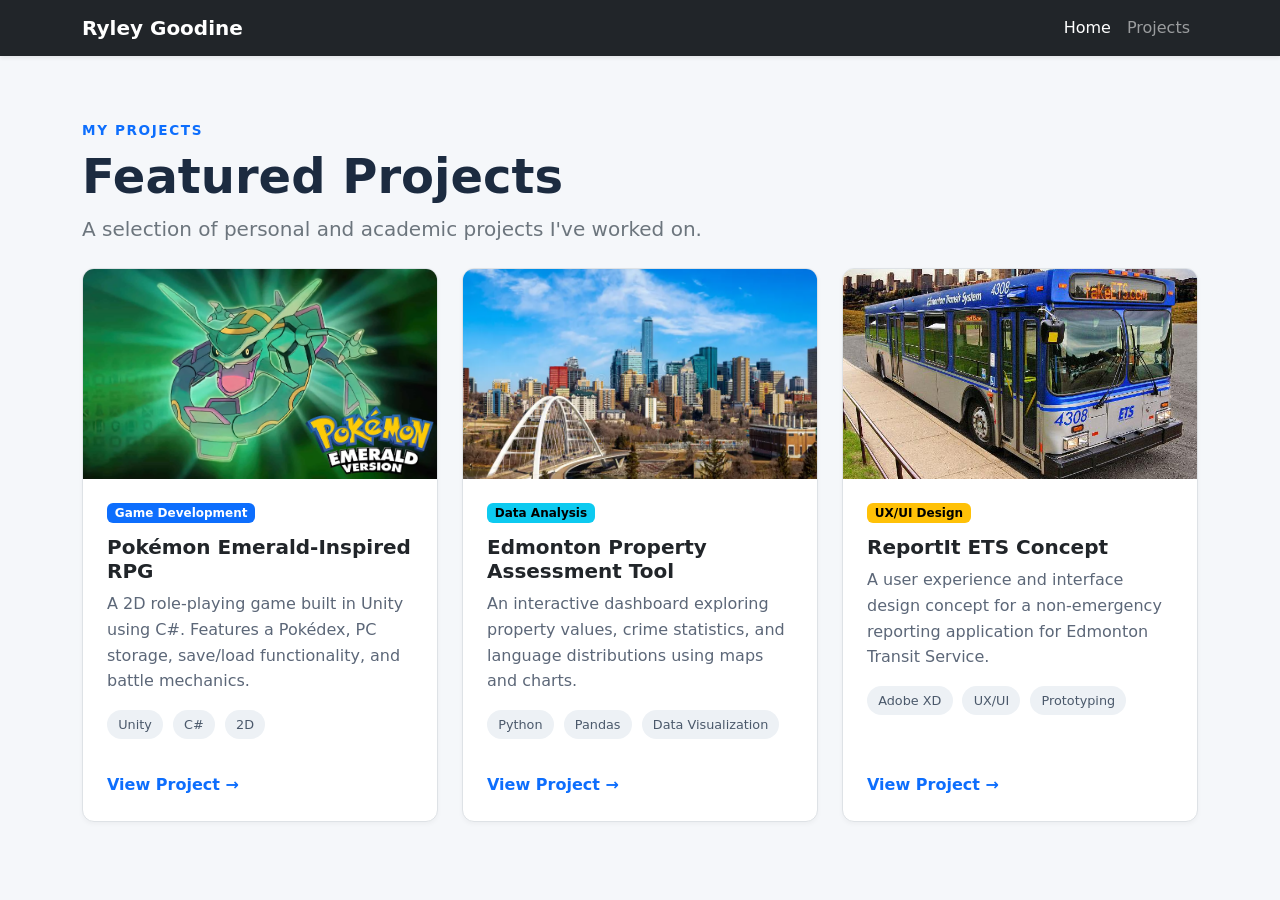
==== projects.html @ dae91da7 "Add new project pages for artwork, Edmonton Property Tool, Pokemon Capstone Project, and ReportIT ET" ====
<!DOCTYPE html>
<html lang="en">
	<head>
		<meta charset="UTF-8">
		<meta name="viewport" content="width=device-width, initial-scale=1.0">
		<title>My Projects | Portfolio</title>
		
		<!-- Bootstrap 5.3.8 CSS -->
		 <link href="https://cdn.jsdelivr.net/npm/bootstrap@5.3.8/dist/css/bootstrap.min.css"
		 		rel="stylesheet">
		
	
    <style>
        body { background-color: #f5f7fa; color: #1c2b40; }
        .projects-section { padding: 4rem 0; }

        .section-label {
            color: #0d6efd;
            font-size: 0.85rem;
            font-weight: 700;
            letter-spacing: 0.1rem;
            text-transform: uppercase;
        }

        .project-card-link {
            display: block;
            height: 100%;
            color: inherit;
            text-decoration: none;
            border-radius: 0.75rem;
        }

        .project-card {
            height: 100%;
            overflow: hidden;
            border: 1px solid #dee2e6;
            border-radius: 0.75rem;
            background-color: #fff;
            box-shadow: 0 2px 5px rgba(0, 0, 0, 0.04);
            transition: transform 0.2s ease,
                        box-shadow 0.2s ease,
                        border-color 0.2s ease;
        }

        .project-card-link:hover .project-card,
        .project-card-link:focus-visible .project-card {
            transform: translateY(-5px);
            border-color: #86b7fe;
            box-shadow: 0 10px 25px rgba(0, 0, 0, 0.1);
        }

        .project-card-link:focus-visible {
            outline: 3px solid #0d6efd;
            outline-offset: 4px;
        }

        .project-image {
            width: 100%;
            height: 210px;
            object-fit: cover;
            background-color: #e9ecef;
        }

        .project-card .card-body {
            display: flex;
            flex-direction: column;
            padding: 1.5rem;
        }

        .project-category {
            width: fit-content;
            margin-bottom: 0.75rem;
        }

        .project-description {
            color: #5c6778;
            line-height: 1.6;
        }

        .technology-tag {
            display: inline-block;
            padding: 0.3rem 0.7rem;
            margin: 0 0.3rem 0.4rem 0;
            border-radius: 50rem;
            background-color: #edf1f5;
            color: #4b596b;
            font-size: 0.8rem;
        }

        .project-link {
            margin-top: auto;
            padding-top: 1.25rem;
            color: #0d6efd;
            font-weight: 600;
        }

        .project-card-link:hover .project-link {
            color: #084298;
        }

        @media (prefers-reduced-motion: reduce) {
            .project-card {
                transition: none;
            }

            .project-card-link:hover .project-card {
                transform: none;
            }
        }
    </style>

	</head>

	<body>
    <header>
    <nav class="navbar navbar-expand-lg navbar-dark bg-dark sticky-top shadow-sm">
        <div class="container">
            <a class="navbar-brand fw-bold" href="index.html">Ryley Goodine</a>
            <button class="navbar-toggler" type="button" data-bs-toggle="collapse"
                    data-bs-target="#mainNavbar" aria-controls="mainNavbar"
                    aria-expanded="false" aria-label="Toggle navigation">
                <span class="navbar-toggler-icon"></span>
            </button>
            <div class="collapse navbar-collapse" id="mainNavbar">
                <ul class="navbar-nav ms-auto mb-2 mb-lg-0">
                    <li class="nav-item"><a class="nav-link active" aria-current="page" href="index.html">Home</a></li>
                    <li class="nav-item"><a class="nav-link" href="projects.html">Projects</a></li>
                </ul>
            </div>
        </div>
    </nav>
</header>

<main>

	<section class="projects-section">
        <div class="container">

            <!-- Section heading -->
            <header class="mb-4">
                <p class="section-label mb-2">My Projects</p>
                <h1 class="display-5 fw-bold">Featured Projects</h1>
                <p class="text-secondary fs-5">
                    A selection of personal and academic projects I've worked on.
                </p>
            </header>

            <!-- Responsive project grid -->
            <div class="row row-cols-1 row-cols-md-2 row-cols-lg-3 g-4">

                <!-- Project 1 -->
                <div class="col">
                    <a href="projects/pokemon-capstone-project.html"
                       class="project-card-link">
                        <article class="card project-card">
                            <img src="images/pokemon-capstone.jpg"
                                 class="project-image"
                                 alt="Gameplay from a 2D role-playing game"
                                 loading="lazy">

                            <div class="card-body">
                                <span class="badge text-bg-primary project-category">
                                    Game Development
                                </span>

                                <h2 class="h5 fw-bold">
                                    Pokémon Emerald-Inspired RPG
                                </h2>

                                <p class="project-description">
                                    A 2D role-playing game built in Unity using
                                    C#. Features a Pokédex, PC storage,
                                    save/load functionality, and battle mechanics.
                                </p>

                                <div class="mb-2">
                                    <span class="technology-tag">Unity</span>
                                    <span class="technology-tag">C#</span>
                                    <span class="technology-tag">2D</span>
                                </div>

                                <span class="project-link">
                                    View Project &rarr;
                                </span>
                            </div>
                        </article>
                    </a>
                </div>

                <!-- Project 2 -->
                <div class="col">
                    <a href="projects/edmonton-property-tool.html"
                       class="project-card-link">
                        <article class="card project-card">
                            <img src="images/property-assessment.jpg"
                                 class="project-image"
                                 alt="Data visualization dashboard for Edmonton"
                                 loading="lazy">

                            <div class="card-body">
                                <span class="badge text-bg-info project-category">
                                    Data Analysis
                                </span>

                                <h2 class="h5 fw-bold">
                                    Edmonton Property Assessment Tool
                                </h2>

                                <p class="project-description">
                                    An interactive dashboard exploring property
                                    values, crime statistics, and language
                                    distributions using maps and charts.
                                </p>

                                <div class="mb-2">
                                    <span class="technology-tag">Python</span>
                                    <span class="technology-tag">Pandas</span>
                                    <span class="technology-tag">Data Visualization</span>
                                </div>

                                <span class="project-link">
                                    View Project &rarr;
                                </span>
                            </div>
                        </article>
                    </a>
                </div>

                <!-- Project 3 -->
                <div class="col">
                    <a href="projects/reportit-ets.html"
                       class="project-card-link">
                        <article class="card project-card">
                            <img src="images/ets-bus.jpg"
                                 class="project-image"
                                 alt="ReportIt ETS mobile application design concept"
                                 loading="lazy">

                            <div class="card-body">
                                <span class="badge text-bg-warning project-category">
                                    UX/UI Design
                                </span>

                                <h2 class="h5 fw-bold">ReportIt ETS Concept</h2>

                                <p class="project-description">
                                    A user experience and interface design
                                    concept for a non-emergency reporting
                                    application for Edmonton Transit Service.
                                </p>

                                <div class="mb-2">
                                    <span class="technology-tag">Adobe XD</span>
                                    <span class="technology-tag">UX/UI</span>
                                    <span class="technology-tag">Prototyping</span>
                                </div>

                                <span class="project-link">
                                    View Project &rarr;
                                </span>
                            </div>
                        </article>
                    </a>
                </div>


            </div>
        </div>
    </section>
		</main>

        <footer></footer>

        	<!-- Bootstrap JavaScript bundle -->
    <script src="https://cdn.jsdelivr.net/npm/bootstrap@5.3.8/dist/js/bootstrap.bundle.min.js"></script>
    <script src="https://player.vimeo.com/api/player.js"></script>

	</body>
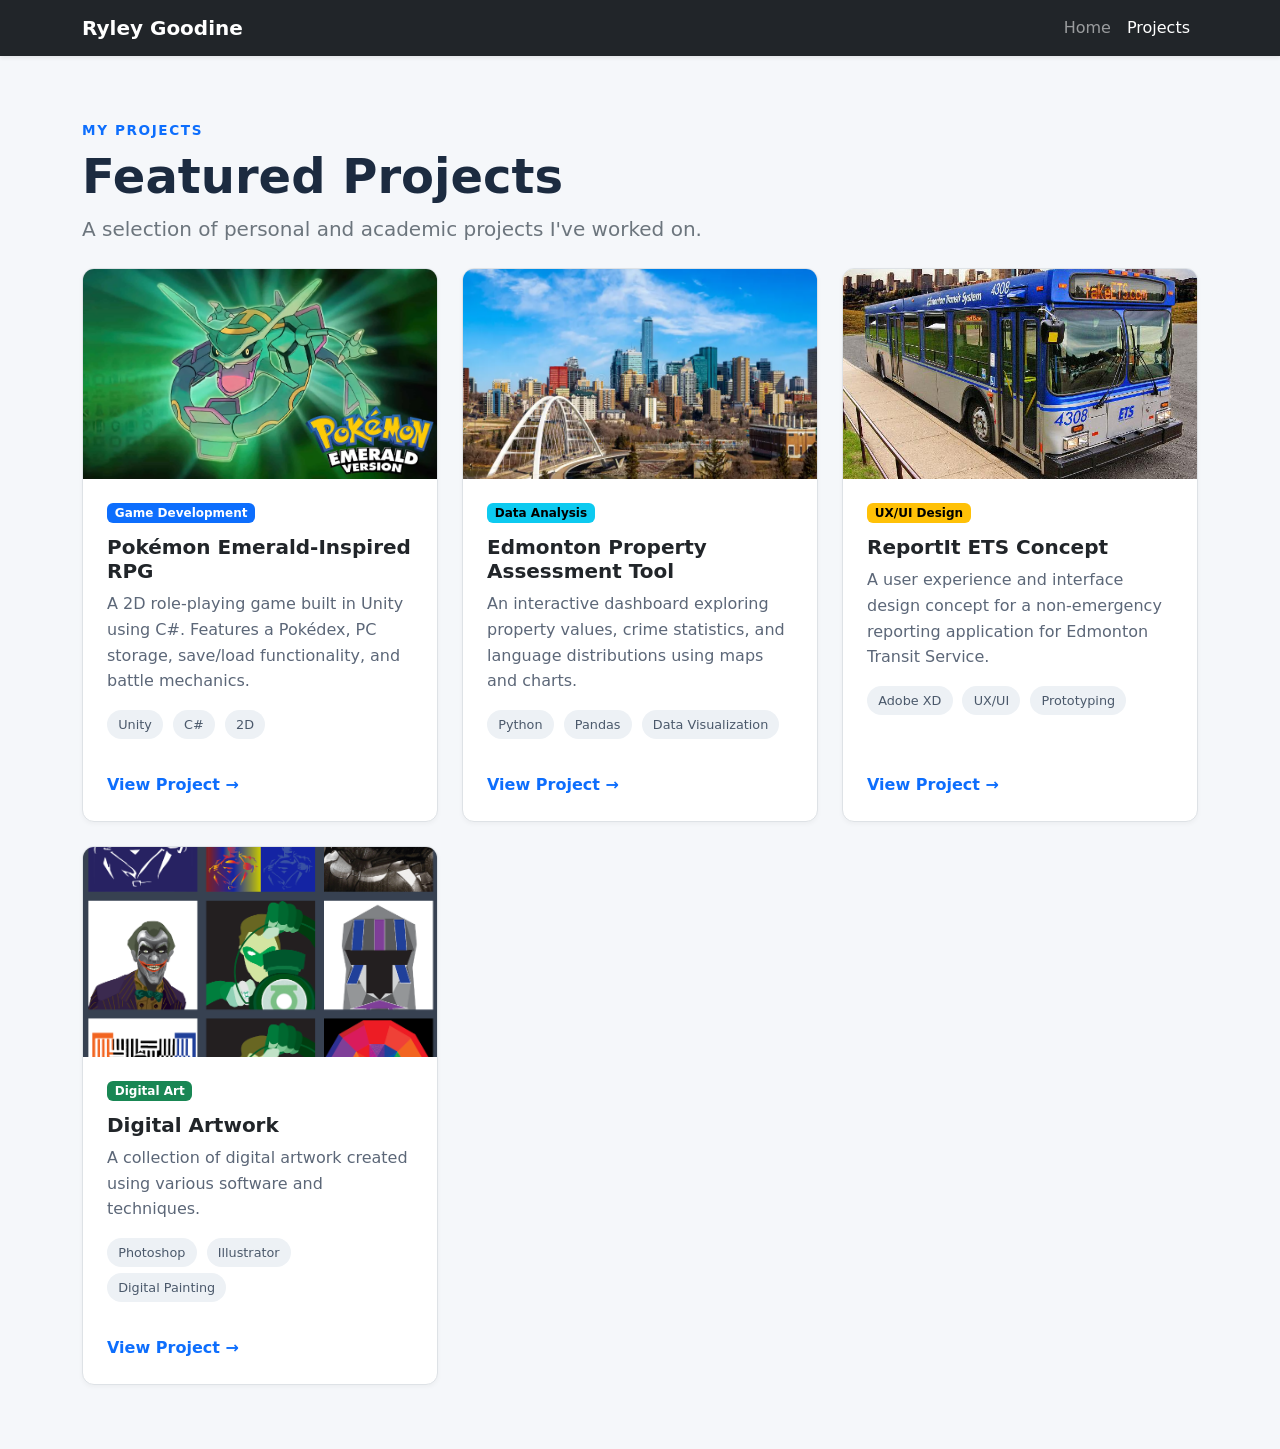
==== commit 8e210319: "Refactor code structure for improved readability and maintainability" ====
--- a/projects.html
+++ b/projects.html
@@ -113,22 +113,27 @@
 
 	<body>
     <header>
-    <nav class="navbar navbar-expand-lg navbar-dark bg-dark sticky-top shadow-sm">
-        <div class="container">
-            <a class="navbar-brand fw-bold" href="index.html">Ryley Goodine</a>
-            <button class="navbar-toggler" type="button" data-bs-toggle="collapse"
-                    data-bs-target="#mainNavbar" aria-controls="mainNavbar"
-                    aria-expanded="false" aria-label="Toggle navigation">
-                <span class="navbar-toggler-icon"></span>
-            </button>
-            <div class="collapse navbar-collapse" id="mainNavbar">
-                <ul class="navbar-nav ms-auto mb-2 mb-lg-0">
-                    <li class="nav-item"><a class="nav-link active" aria-current="page" href="index.html">Home</a></li>
-                    <li class="nav-item"><a class="nav-link" href="projects.html">Projects</a></li>
-                </ul>
-            </div>
+<nav class="navbar navbar-expand-lg navbar-dark bg-dark sticky-top shadow-sm">
+    <div class="container">
+        <a class="navbar-brand fw-bold" 
+            href="index.html">Ryley Goodine</a>
+        <button class="navbar-toggler"
+                type="button"
+                data-bs-toggle="collapse"
+                data-bs-target="#mainNavbar"
+                aria-controls="mainNavbar"
+                aria-expanded="false"
+                aria-label="Toggle navigation">
+            <span class="navbar-toggler-icon"></span>
+        </button>
+        <div class="collapse navbar-collapse" id="mainNavbar">
+            <ul class="navbar-nav ms-auto mb-2 mb-lg-0">
+                <li class="nav-item"><a class="nav-link" aria-current="page" href="index.html">Home</a></li>
+                <li class="nav-item"><a class="nav-link active" href="projects.html">Projects</a></li>
+            </ul>
         </div>
-    </nav>
+    </div>
+</nav>
 </header>
 
 <main>
@@ -263,6 +268,42 @@
                     </a>
                 </div>
 
+                <!-- Project 4 -->
+                <div class="col">
+                    <a href="projects/artwork.html"
+                       class ="project-card-link">
+                        <article class="card project-card">
+                            <img src="images/artwork.png"
+                                 class="project-image"
+                                 alt="Digital artwork of a fantasy landscape"
+                                 loading="lazy">
+
+                            <div class="card-body">
+                                <span class="badge text-bg-success project-category">
+                                    Digital Art
+                                </span>
+
+                                <h2 class="h5 fw-bold">Digital Artwork</h2>
+
+                                <p class="project-description">
+                                    A collection of digital artwork created
+                                    using various software and techniques.
+                                </p>
+
+                                <div class="mb-2">
+                                    <span class="technology-tag">Photoshop</span>
+                                    <span class="technology-tag">Illustrator</span>
+                                    <span class="technology-tag">Digital Painting</span>
+                                </div>
+
+                                <span class="project-link">
+                                    View Project &rarr;
+                                </span>
+                            </div>
+                        </article>
+
+                    </a>
+                </div>
 
             </div>
         </div>
